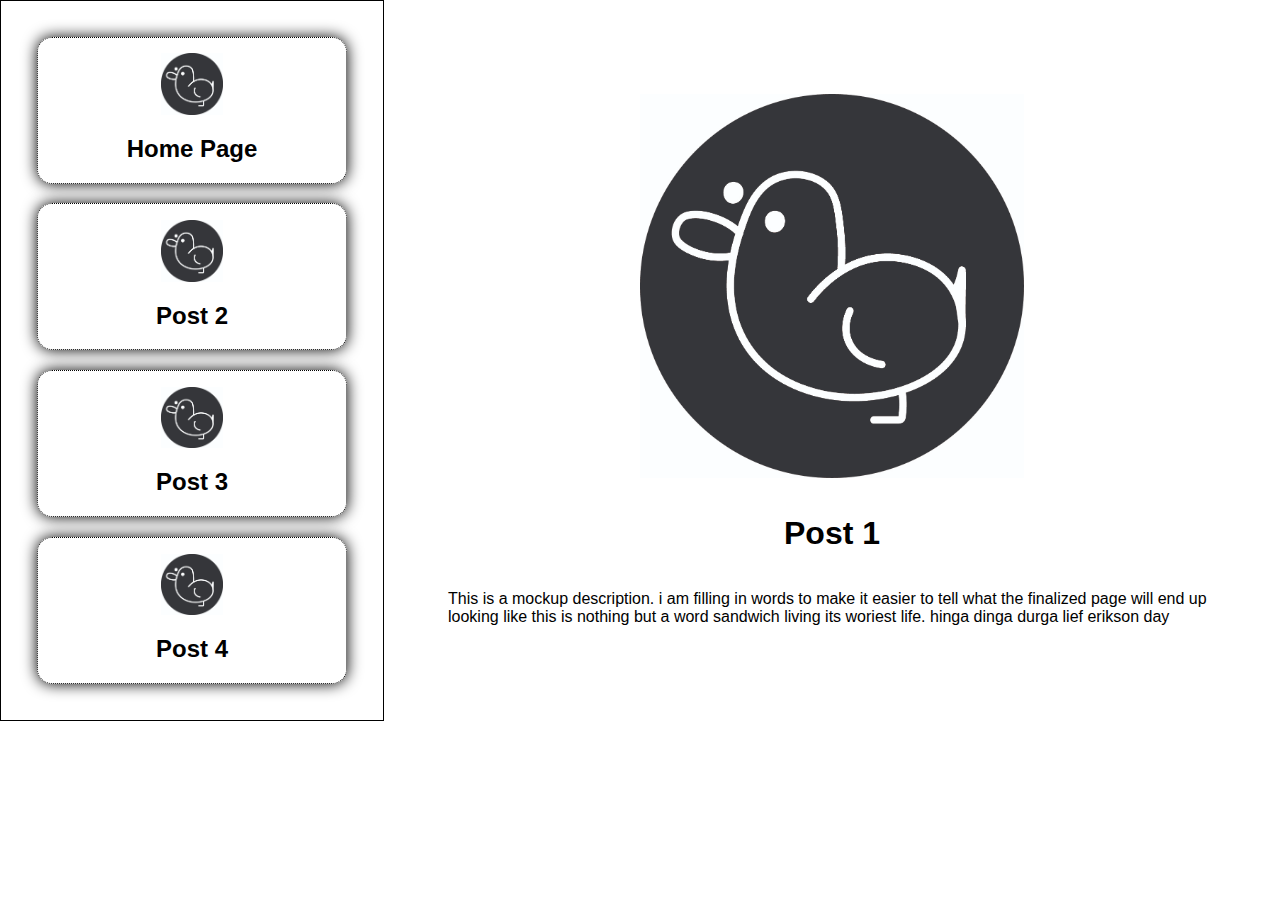
==== post1.html @ 55bdbb32 "Getting the ball rolling" ====
<!DOCTYPE html>
<html lang="en">

<head>

<meta charset="UTF-8">
<meta name="viewport" content="width=device-width, initial-scale=1.0">
<meta http-equiv="X-UA-Compatible" content="ie=edge">
<title></title>
<link rel="stylesheet" href="poststyles.css">
<link rel="logo" href="">

</head>

<body>

    <nav>
        <a class="post" id="post1">

            <img src="Images/Duck-Icon.jpg" alt="post 1">
            <h2> Home Page </h2>
            
        </a>
        <a class="post" id="post1">

            <img src="Images/Duck-Icon.jpg" alt="post 1">
            <h2> Post 2 </h2>
            
        </a>
        <a class="post" id="post1">

            <img src="Images/Duck-Icon.jpg" alt="post 1">
            <h2> Post 3 </h2>
            
        </a>
        <a class="post" id="post1">

            <img src="Images/Duck-Icon.jpg" alt="post 1">
            <h2> Post 4 </h2>
            
        </a>
    </nav>

    <main>

        <img src="Images/Duck-Icon.jpg" alt=""mainpost>
        <h1>Post 1</h1>
        <p> This is a mockup description. i am filling in words to make it easier to tell what the finalized page will end up looking like this is nothing but a word sandwich living its woriest life. hinga dinga durga lief erikson day</p>

    </main>



</body>

</html>
---- poststyles.css ----
@import url('https://fonts.googleapis.com/css2?family=Baumans&family=Oxanium:wght@200..800&family=Rubik:ital,wght@0,300..900;1,300..900&display=swap');


*
{
    box-sizing: border-box;
    font-family: "Rubix", sans-serif;
}
body
{
    margin: 0;
    display: flex;
}
nav
{
    width: 30%;
    max-height: 100vh;
    border: 1px solid black;
    display: grid;
    grid-template-columns: 1fr;
    padding: 2%;
}
.post
{
    display: flex;
    flex-direction: column;
    justify-content: center;
    align-items: center;
    text-align: center;
    border: 1px dotted black;
    margin: 3%;
    box-shadow: 0 0 15px;
    
    border-radius: 15px;
    max-height: 25vh;

    transition: 0.5s;
}
.post:hover
{
    transform: scale(1.05);
    box-shadow: 0 0 15px 2px white;
}
.post img
{
    width: 20%;
    margin-top: 5%;
}

main
{
    max-width: 70%;
    display: flex;
    flex-direction: column;
    padding: 5%;
    justify-content: center;
    align-items: center;
}
main img
{
    max-width: 50%;
    margin: 2%;
}
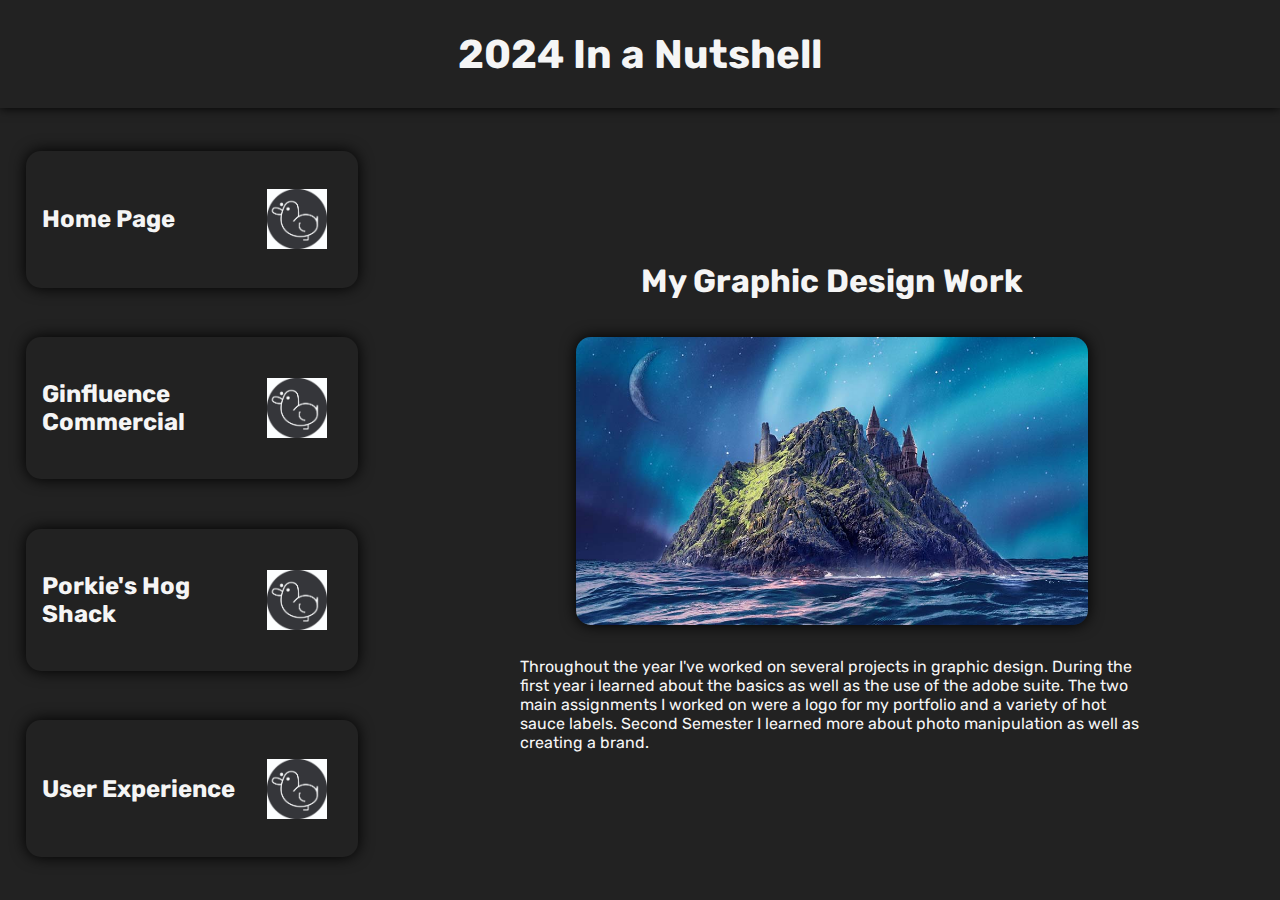
==== commit fd0f6739: "A lot" ====
--- a/post1.html
+++ b/post1.html
@@ -12,44 +12,50 @@
 
 </head>
 
-<body>
+<body id="mainPage">
+    <header>
+        <h1> 2024 In a Nutshell </h1>
+    </header>
 
-    <nav>
-        <a class="post" id="post1">
+    <nav >
+        <section class="post" id="post1" onclick="changehome()">
 
+            <h2> Home Page </h2>
             <img src="Images/Duck-Icon.jpg" alt="post 1">
-            <h2> Home Page </h2>
-            
-        </a>
-        <a class="post" id="post1">
+              
+        </section>
+        <section class="post" id="post1" onclick="change2()">
 
+            <h2> Ginfluence Commercial </h2>
             <img src="Images/Duck-Icon.jpg" alt="post 1">
-            <h2> Post 2 </h2>
-            
-        </a>
-        <a class="post" id="post1">
+           
+        </section>
+        <section class="post" id="post1" onclick="change3()">
 
+            <h2> Porkie's Hog Shack </h2>
             <img src="Images/Duck-Icon.jpg" alt="post 1">
-            <h2> Post 3 </h2>
-            
-        </a>
-        <a class="post" id="post1">
+                        
+        </section>
+        <section class="post" id="post1" onclick="change4()">
 
+            <h2> User Experience </h2>
             <img src="Images/Duck-Icon.jpg" alt="post 1">
-            <h2> Post 4 </h2>
-            
-        </a>
+                        
+        </section>
     </nav>
 
     <main>
 
-        <img src="Images/Duck-Icon.jpg" alt=""mainpost>
-        <h1>Post 1</h1>
-        <p> This is a mockup description. i am filling in words to make it easier to tell what the finalized page will end up looking like this is nothing but a word sandwich living its woriest life. hinga dinga durga lief erikson day</p>
+        <h1>My Graphic Design Work</h1>
+        <img src="Images/preshrunk.jpg" alt=""mainpost>
+        <p> Throughout the year I've worked on several projects in graphic design. During the first year i learned about the basics as well as the use of the adobe suite. 
+            The two main assignments I worked on were a logo for my portfolio and a variety of hot sauce labels. Second Semester I learned more about photo manipulation as well 
+            as creating a brand. 
+        </p>
 
     </main>
 
-
+    <script src = typeOut.js></script>
 
 </body>
 
--- a/poststyles.css
+++ b/poststyles.css
@@ -4,60 +4,120 @@
 *
 {
     box-sizing: border-box;
-    font-family: "Rubix", sans-serif;
+    font-family: "Rubik", sans-serif;
 }
 body
 {
+    background-color: #222222;
+    
     margin: 0;
     display: flex;
+    flex-wrap: wrap;
+}
+header
+{
+    display: flex;
+    align-items: center;
+    justify-content: center;
+    width: 100%;
+    height: 12vh;
+    margin: 0;
+    color: whitesmoke;
+    box-shadow: 0 0 10px black;
+   
+}
+header h1
+{
+    font-size: 2.5em;
 }
 nav
 {
+    animation-name: fadein;
+    animation-direction: backwards;
+    animation-duration: 0.3s;
     width: 30%;
-    max-height: 100vh;
-    border: 1px solid black;
+    height: 88vh;    
     display: grid;
+    align-items: center;
     grid-template-columns: 1fr;
     padding: 2%;
+    gap:2%;
 }
 .post
 {
     display: flex;
-    flex-direction: column;
-    justify-content: center;
+    justify-content: space-between;
     align-items: center;
-    text-align: center;
-    border: 1px dotted black;
-    margin: 3%;
-    box-shadow: 0 0 15px;
-    
+    text-align: left;
+    padding: 5%;
+    box-shadow: 0 0 15px black;
+    color: whitesmoke;
     border-radius: 15px;
-    max-height: 25vh;
-
+    height: 80%;
+    max-height: 17vh;
     transition: 0.5s;
+    cursor: pointer;
 }
 .post:hover
 {
     transform: scale(1.05);
     box-shadow: 0 0 15px 2px white;
 }
+
 .post img
 {
     width: 20%;
-    margin-top: 5%;
+    margin: 5%;
+}
+
+video
+{
+    max-width: 80%;
+    margin: 0;
+    border-radius: 10px;
+}
+
+.post p
+{
+    max-width: 60%;
 }
 
 main
 {
-    max-width: 70%;
+    animation-name: fadein;
+    animation-direction: backwards;
+    animation-duration: 0.3s;
+    max-width: 65%;
+    max-height: 88vh;
     display: flex;
     flex-direction: column;
-    padding: 5%;
+    padding: 2%;
     justify-content: center;
     align-items: center;
+    box-shadow: 0 0 0px black;
+    border-radius: 25px;
+    margin: 2% 2% 2% 2.5%;
+    color: whitesmoke;
+    
+    
+}
+main p
+{
+    max-width: 80%;
 }
 main img
 {
-    max-width: 50%;
+    max-width: 40vw;
     margin: 2%;
-}+    border-radius: 15px;
+    box-shadow:  0px 0px 15px black;
+    transition: 0.5s;
+    
+}
+
+main img:hover
+{
+    scale: 1.05;
+    box-shadow: 0px 0px 15px 5px black;
+    
+}
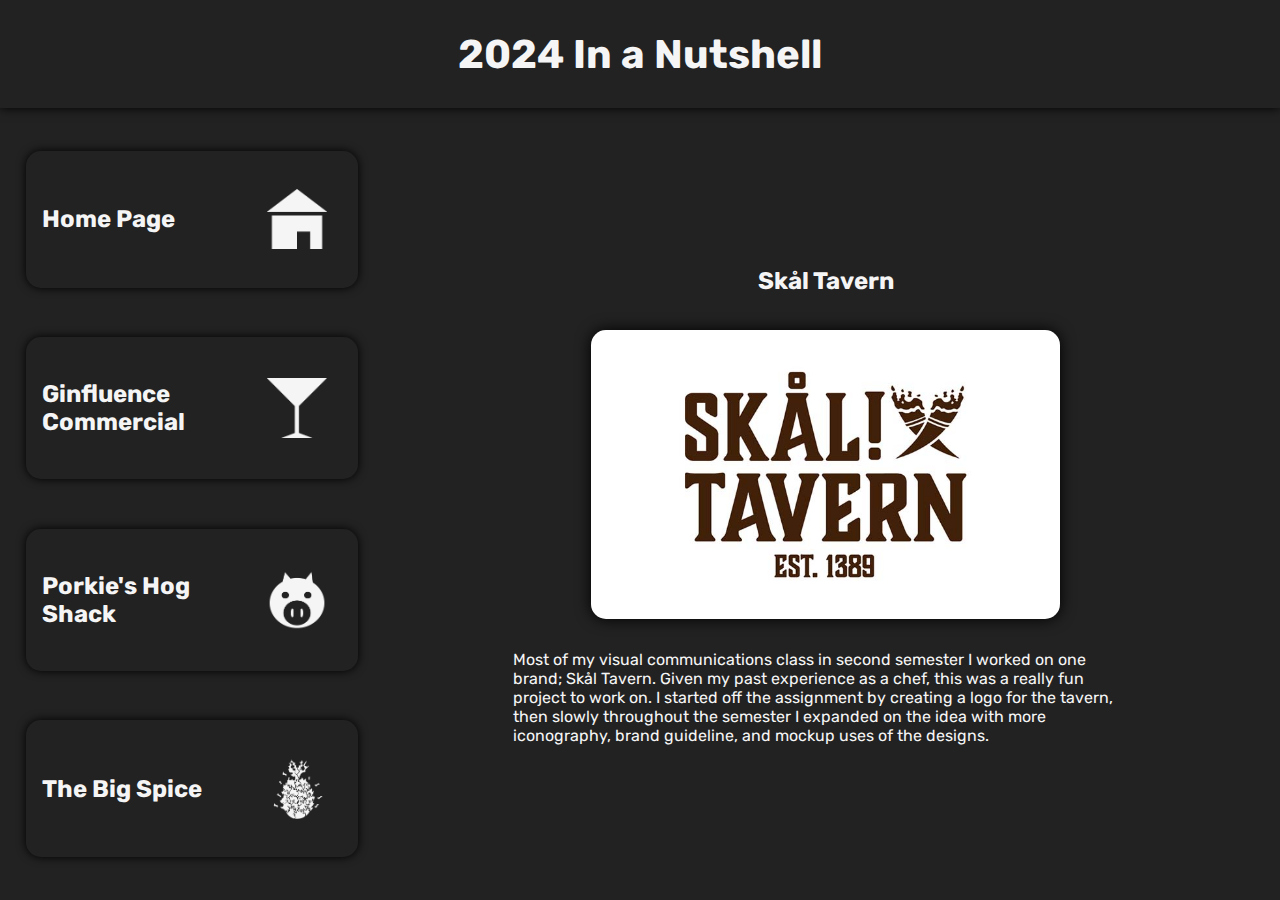
==== commit f62ecec5: "90% Finished" ====
--- a/post1.html
+++ b/post1.html
@@ -6,9 +6,9 @@
 <meta charset="UTF-8">
 <meta name="viewport" content="width=device-width, initial-scale=1.0">
 <meta http-equiv="X-UA-Compatible" content="ie=edge">
-<title></title>
+<title> Skål Tavern </title>
 <link rel="stylesheet" href="poststyles.css">
-<link rel="logo" href="">
+<link rel="icon" href="Images/favicon-01.png">
 
 </head>
 
@@ -21,41 +21,42 @@
         <section class="post" id="post1" onclick="changehome()">
 
             <h2> Home Page </h2>
-            <img src="Images/Duck-Icon.jpg" alt="post 1">
+            <img src="Images/homeButton.png" alt="Home Button">
               
         </section>
         <section class="post" id="post1" onclick="change2()">
 
             <h2> Ginfluence Commercial </h2>
-            <img src="Images/Duck-Icon.jpg" alt="post 1">
+            <img src="Images/gin-01.png" alt="Gin Glass">
            
         </section>
         <section class="post" id="post1" onclick="change3()">
 
             <h2> Porkie's Hog Shack </h2>
-            <img src="Images/Duck-Icon.jpg" alt="post 1">
+            <img src="Images/pork-01.png" alt="Porkie The Hog">
                         
         </section>
         <section class="post" id="post1" onclick="change4()">
 
-            <h2> User Experience </h2>
-            <img src="Images/Duck-Icon.jpg" alt="post 1">
+            <h2> The Big Spice </h2>
+            <img src="Images/pineapple-01.png" alt="pineapple-01">
                         
         </section>
     </nav>
 
     <main>
 
-        <h1>My Graphic Design Work</h1>
-        <img src="Images/preshrunk.jpg" alt=""mainpost>
-        <p> Throughout the year I've worked on several projects in graphic design. During the first year i learned about the basics as well as the use of the adobe suite. 
-            The two main assignments I worked on were a logo for my portfolio and a variety of hot sauce labels. Second Semester I learned more about photo manipulation as well 
-            as creating a brand. 
+        <h2> Skål Tavern </h2>
+        <img src="Images/skal.jpg" alt="Skal Tavern Images" id="skalTavern">
+        <p> Most of my visual communications class in second semester I worked on one brand; Skål Tavern. Given my past experience as a chef, this was a really fun 
+            project to work on. I started off the assignment by creating a logo for the tavern, then slowly throughout the semester I expanded on the idea with more iconography, 
+            brand guideline, and mockup uses of the designs.
         </p>
 
     </main>
 
-    <script src = typeOut.js></script>
+    <script src = "changes.js"></script>
+    <script src = "skalSwitch.js"></script>
 
 </body>
 
--- a/poststyles.css
+++ b/poststyles.css
@@ -9,7 +9,6 @@
 body
 {
     background-color: #222222;
-    
     margin: 0;
     display: flex;
     flex-wrap: wrap;
@@ -20,6 +19,7 @@
     align-items: center;
     justify-content: center;
     width: 100%;
+    padding: 2%;
     height: 12vh;
     margin: 0;
     color: whitesmoke;
@@ -50,7 +50,7 @@
     align-items: center;
     text-align: left;
     padding: 5%;
-    box-shadow: 0 0 15px black;
+    box-shadow: 0 0 10px black;
     color: whitesmoke;
     border-radius: 15px;
     height: 80%;
@@ -84,9 +84,6 @@
 
 main
 {
-    animation-name: fadein;
-    animation-direction: backwards;
-    animation-duration: 0.3s;
     max-width: 65%;
     max-height: 88vh;
     display: flex;
@@ -96,7 +93,7 @@
     align-items: center;
     box-shadow: 0 0 0px black;
     border-radius: 25px;
-    margin: 2% 2% 2% 2.5%;
+    margin: 2%;
     color: whitesmoke;
     
     
@@ -107,7 +104,7 @@
 }
 main img
 {
-    max-width: 40vw;
+    max-width: 60%;
     margin: 2%;
     border-radius: 15px;
     box-shadow:  0px 0px 15px black;
@@ -119,5 +116,81 @@
 {
     scale: 1.05;
     box-shadow: 0px 0px 15px 5px black;
-    
+
 }
+
+
+@media screen and (max-width: 1024px)
+{
+
+    header h1
+    {
+        font-size: 2em;
+    }
+
+    body
+    {
+        display: flex;
+        
+    }
+
+    main
+    {
+        max-width: 100vw;
+        width: 100%;
+        max-height: 55vh;
+        margin: 1%;
+        padding: 2%;
+        
+    }    
+    main img
+    {
+        max-width: 60%;
+    }
+    main h2
+    {
+        font-size: 1.4em;
+    }
+    main p
+    {
+        font-size: 0.8em;
+    }
+   
+    nav
+    {
+        grid-template-columns: 1fr 1fr;
+        padding: 2% 5% 2% 5%;
+        width: 100%;
+        max-width: 100%;
+        height: 30vh;
+        gap: 5%;
+    }
+    .post
+    {
+        max-height: 12vh;
+        font-size: 0.8em;
+    }
+    .post img
+    {
+        width: 15%;
+    }
+
+}
+
+@media screen and (max-width: 768px)
+{
+    header h1
+    {
+        font-size: 1.5em;
+    }
+    .post
+    {
+        font-size: 0.6em;
+    }
+    main img
+    {
+        max-width: 80%;
+    }
+}
+
+
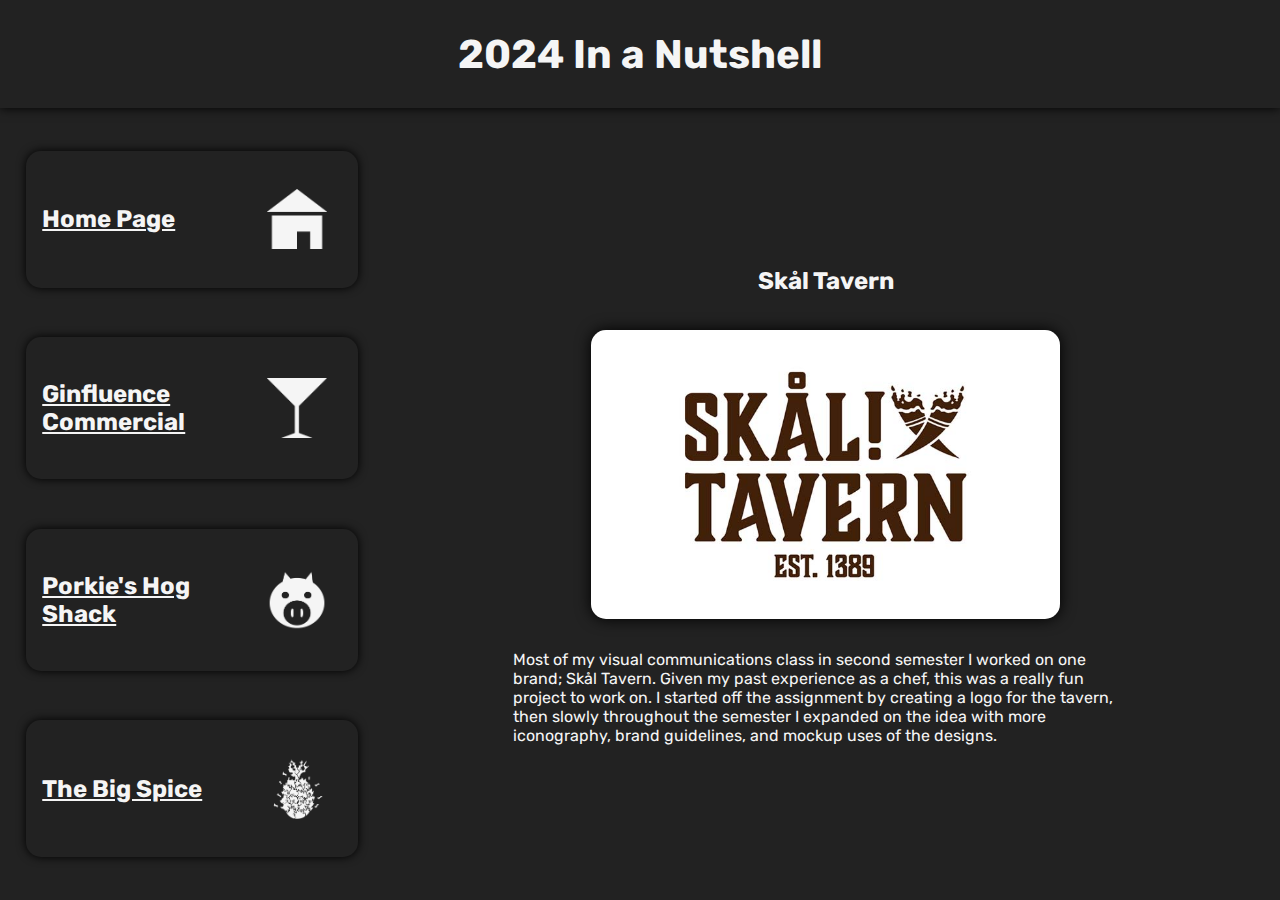
==== commit 1ec30fa1: "Done?" ====
--- a/post1.html
+++ b/post1.html
@@ -13,49 +13,55 @@
 </head>
 
 <body id="mainPage">
+
     <header>
         <h1> 2024 In a Nutshell </h1>
     </header>
 
-    <nav >
-        <section class="post" id="post1" onclick="changehome()">
+    <nav>
+
+        <a class="post" href="index.html">
 
             <h2> Home Page </h2>
             <img src="Images/homeButton.png" alt="Home Button">
-              
-        </section>
-        <section class="post" id="post1" onclick="change2()">
+        
+        </a>
+
+        <a class="post" href="post2.html">
 
             <h2> Ginfluence Commercial </h2>
             <img src="Images/gin-01.png" alt="Gin Glass">
            
-        </section>
-        <section class="post" id="post1" onclick="change3()">
+        </a>
+
+        <a class="post" href="post3.html">
 
             <h2> Porkie's Hog Shack </h2>
             <img src="Images/pork-01.png" alt="Porkie The Hog">
                         
-        </section>
-        <section class="post" id="post1" onclick="change4()">
+        </a>
+
+        <a class="post" href="post4.html">
 
             <h2> The Big Spice </h2>
             <img src="Images/pineapple-01.png" alt="pineapple-01">
                         
-        </section>
+        </a>
+
     </nav>
 
     <main>
 
         <h2> Skål Tavern </h2>
         <img src="Images/skal.jpg" alt="Skal Tavern Images" id="skalTavern">
-        <p> Most of my visual communications class in second semester I worked on one brand; Skål Tavern. Given my past experience as a chef, this was a really fun 
-            project to work on. I started off the assignment by creating a logo for the tavern, then slowly throughout the semester I expanded on the idea with more iconography, 
-            brand guideline, and mockup uses of the designs.
+        <p>
+        Most of my visual communications class in second semester I worked on one brand; Skål Tavern. Given my past experience as a chef, this was a really fun 
+        project to work on. I started off the assignment by creating a logo for the tavern, then slowly throughout the semester I expanded on the idea with more iconography, 
+        brand guidelines, and mockup uses of the designs.
         </p>
-
+        
     </main>
 
-    <script src = "changes.js"></script>
     <script src = "skalSwitch.js"></script>
 
 </body>
--- a/poststyles.css
+++ b/poststyles.css
@@ -1,11 +1,11 @@
 @import url('https://fonts.googleapis.com/css2?family=Baumans&family=Oxanium:wght@200..800&family=Rubik:ital,wght@0,300..900;1,300..900&display=swap');
-
 
 *
 {
     box-sizing: border-box;
     font-family: "Rubik", sans-serif;
 }
+
 body
 {
     background-color: #222222;
@@ -13,6 +13,7 @@
     display: flex;
     flex-wrap: wrap;
 }
+
 header
 {
     display: flex;
@@ -23,13 +24,14 @@
     height: 12vh;
     margin: 0;
     color: whitesmoke;
-    box-shadow: 0 0 10px black;
-   
-}
+    box-shadow: 0 0 10px black; 
+}
+
 header h1
 {
     font-size: 2.5em;
 }
+
 nav
 {
     animation-name: fadein;
@@ -43,6 +45,7 @@
     padding: 2%;
     gap:2%;
 }
+
 .post
 {
     display: flex;
@@ -58,6 +61,7 @@
     transition: 0.5s;
     cursor: pointer;
 }
+
 .post:hover
 {
     transform: scale(1.05);
@@ -70,7 +74,7 @@
     margin: 5%;
 }
 
-video
+#vid
 {
     max-width: 80%;
     margin: 0;
@@ -94,14 +98,20 @@
     box-shadow: 0 0 0px black;
     border-radius: 25px;
     margin: 2%;
-    color: whitesmoke;
-    
-    
-}
+    color: whitesmoke;    
+}
+
+main h2
+{
+    font-size: 1.5em
+}
+
 main p
 {
+    font-size: 1em;
     max-width: 80%;
 }
+
 main img
 {
     max-width: 60%;
@@ -109,16 +119,13 @@
     border-radius: 15px;
     box-shadow:  0px 0px 15px black;
     transition: 0.5s;
-    
 }
 
 main img:hover
 {
     scale: 1.05;
     box-shadow: 0px 0px 15px 5px black;
-
-}
-
+}
 
 @media screen and (max-width: 1024px)
 {
@@ -131,7 +138,6 @@
     body
     {
         display: flex;
-        
     }
 
     main
@@ -141,16 +147,18 @@
         max-height: 55vh;
         margin: 1%;
         padding: 2%;
-        
-    }    
+    }   
+
     main img
     {
         max-width: 60%;
     }
+
     main h2
     {
         font-size: 1.4em;
     }
+
     main p
     {
         font-size: 0.8em;
@@ -165,11 +173,13 @@
         height: 30vh;
         gap: 5%;
     }
+
     .post
     {
         max-height: 12vh;
         font-size: 0.8em;
     }
+
     .post img
     {
         width: 15%;
@@ -183,10 +193,12 @@
     {
         font-size: 1.5em;
     }
+
     .post
     {
         font-size: 0.6em;
     }
+    
     main img
     {
         max-width: 80%;
